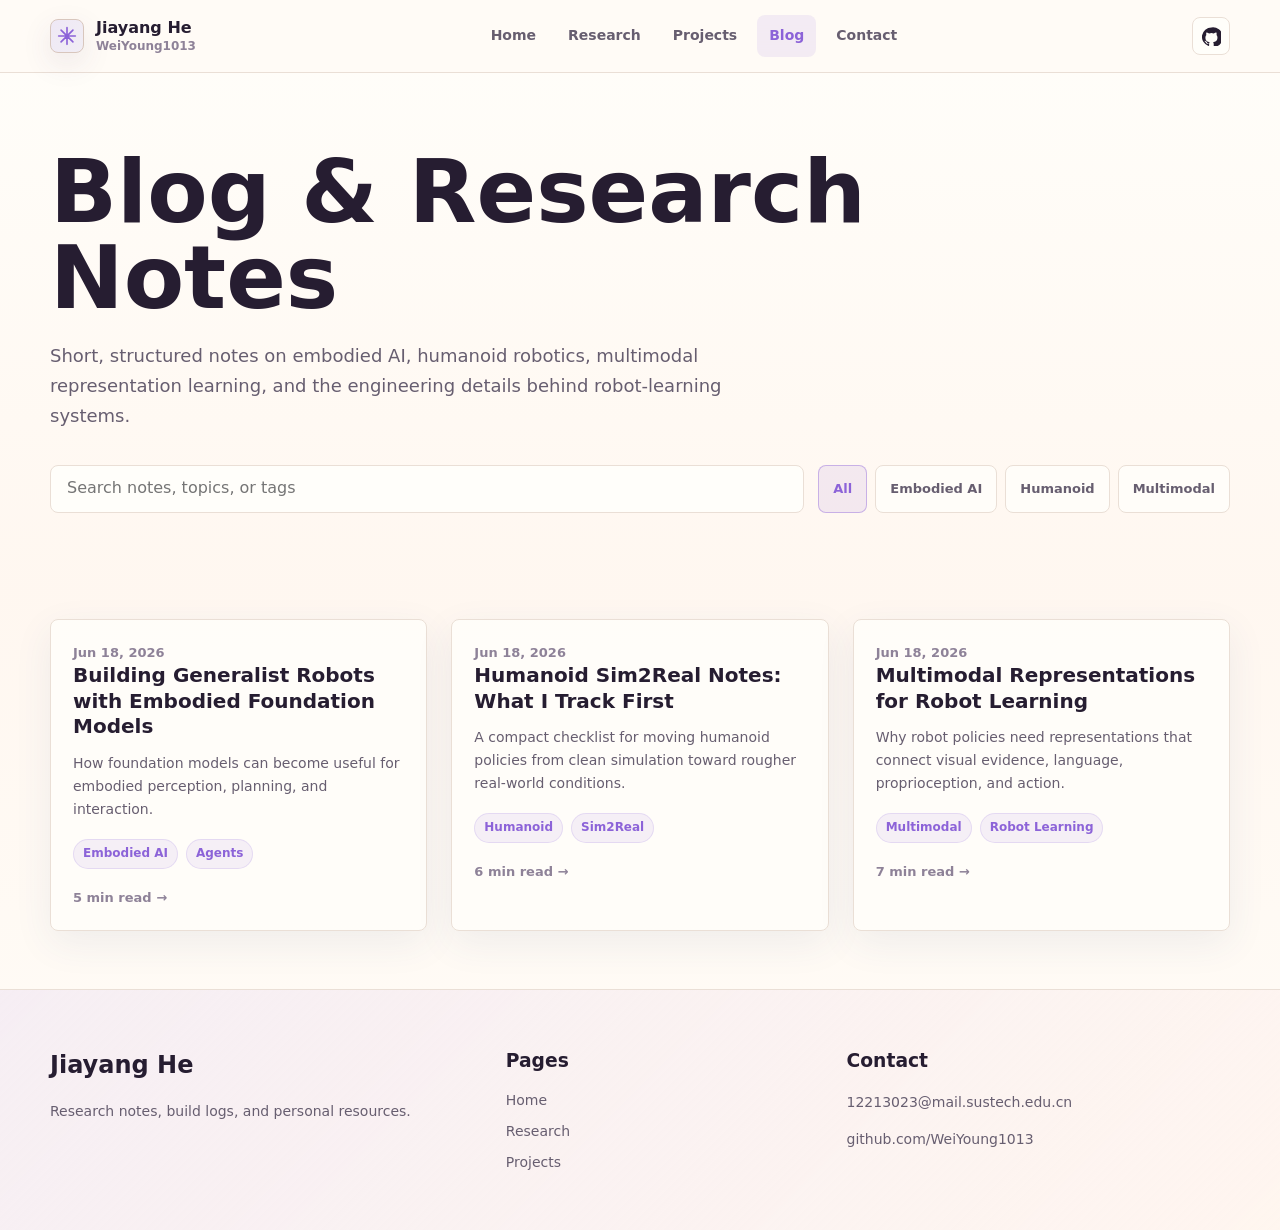
==== blog.html @ 15253b28 "Add personal homepage and blog" ====
<!doctype html>
<html lang="en">
  <head>
    <meta charset="utf-8" />
    <meta name="viewport" content="width=device-width, initial-scale=1" />
    <meta name="description" content="Research notes and project logs by Jiayang He on embodied AI, humanoid robotics, multimodal learning, and robot learning." />
    <title>Blog | Jiayang He</title>
    <link rel="stylesheet" href="assets/site.css" />
  </head>
  <body>
    <div class="page">
      <header class="site-header">
        <nav class="nav" aria-label="Primary navigation">
          <a class="brand" href="index.html">
            <span class="brand-mark" aria-hidden="true">
              <svg width="20" height="20" viewBox="0 0 24 24" fill="none">
                <path d="M12 2v20M2 12h20M4.9 4.9l14.2 14.2M19.1 4.9 4.9 19.1" stroke="currentColor" stroke-width="2" stroke-linecap="round" />
              </svg>
            </span>
            <span>Jiayang He<small>WeiYoung1013</small></span>
          </a>
          <div class="nav-links">
            <a href="index.html">Home</a>
            <a href="index.html#research">Research</a>
            <a href="index.html#projects">Projects</a>
            <a href="blog.html" aria-current="page">Blog</a>
            <a href="index.html#contact">Contact</a>
          </div>
          <div class="nav-actions">
            <a class="icon-link" href="https://github.com/WeiYoung1013" aria-label="GitHub profile">
              <svg width="19" height="19" viewBox="0 0 24 24" fill="currentColor">
                <path d="M12 .5A12 12 0 0 0 8.2 23.9c.6.1.8-.3.8-.6v-2c-3.3.7-4-1.4-4-1.4-.5-1.3-1.3-1.7-1.3-1.7-1-.7.1-.7.1-.7 1.2.1 1.8 1.2 1.8 1.2 1 .1.6 2.8 3.4 2 .1-.7.4-1.2.7-1.5-2.6-.3-5.4-1.3-5.4-5.9 0-1.3.5-2.4 1.2-3.2-.1-.3-.5-1.6.1-3.2 0 0 1-.3 3.3 1.2a11.4 11.4 0 0 1 6 0C17.2 6.6 18.2 7 18.2 7c.6 1.6.2 2.9.1 3.2.8.8 1.2 1.9 1.2 3.2 0 4.6-2.8 5.6-5.5 5.9.4.4.8 1.1.8 2.2v3.2c0 .3.2.7.8.6A12 12 0 0 0 12 .5Z" />
              </svg>
            </a>
          </div>
        </nav>
      </header>

      <main>
        <section class="blog-hero">
          <div class="container">
            <h1>Blog & Research Notes</h1>
            <p>Short, structured notes on embodied AI, humanoid robotics, multimodal representation learning, and the engineering details behind robot-learning systems.</p>
            <div class="blog-tools">
              <input class="search" type="search" placeholder="Search notes, topics, or tags" data-blog-search aria-label="Search blog posts" />
              <div class="filters" aria-label="Blog categories">
                <button class="filter is-active" type="button" data-filter="all">All</button>
                <button class="filter" type="button" data-filter="embodied-ai">Embodied AI</button>
                <button class="filter" type="button" data-filter="humanoid">Humanoid</button>
                <button class="filter" type="button" data-filter="multimodal">Multimodal</button>
              </div>
            </div>
          </div>
        </section>

        <section class="section tight">
          <div class="container">
            <div class="post-grid">
              <article class="card article-card" data-post-card data-category="embodied-ai">
                <div class="card-body">
                  <div class="article-top">
                    <div>
                      <div class="date">Jun 18, 2026</div>
                      <h3><a href="posts/embodied-ai-generalist-robots.html">Building Generalist Robots with Embodied Foundation Models</a></h3>
                      <p>How foundation models can become useful for embodied perception, planning, and interaction.</p>
                    </div>
                  </div>
                  <div class="tags"><span class="tag">Embodied AI</span><span class="tag">Agents</span></div>
                  <div class="read-meta">5 min read →</div>
                </div>
              </article>
              <article class="card article-card" data-post-card data-category="humanoid">
                <div class="card-body">
                  <div class="article-top">
                    <div>
                      <div class="date">Jun 18, 2026</div>
                      <h3><a href="posts/humanoid-sim2real-notes.html">Humanoid Sim2Real Notes: What I Track First</a></h3>
                      <p>A compact checklist for moving humanoid policies from clean simulation toward rougher real-world conditions.</p>
                    </div>
                  </div>
                  <div class="tags"><span class="tag">Humanoid</span><span class="tag">Sim2Real</span></div>
                  <div class="read-meta">6 min read →</div>
                </div>
              </article>
              <article class="card article-card" data-post-card data-category="multimodal">
                <div class="card-body">
                  <div class="article-top">
                    <div>
                      <div class="date">Jun 18, 2026</div>
                      <h3><a href="posts/multimodal-robot-learning.html">Multimodal Representations for Robot Learning</a></h3>
                      <p>Why robot policies need representations that connect visual evidence, language, proprioception, and action.</p>
                    </div>
                  </div>
                  <div class="tags"><span class="tag">Multimodal</span><span class="tag">Robot Learning</span></div>
                  <div class="read-meta">7 min read →</div>
                </div>
              </article>
            </div>
            <div class="empty-state" data-empty-state>No posts match this filter.</div>
          </div>
        </section>
      </main>

      <footer class="footer">
        <div class="container footer-grid">
          <div>
            <h2>Jiayang He</h2>
            <p>Research notes, build logs, and personal resources.</p>
          </div>
          <div>
            <h3>Pages</h3>
            <div class="footer-links">
              <a href="index.html">Home</a>
              <a href="index.html#research">Research</a>
              <a href="index.html#projects">Projects</a>
            </div>
          </div>
          <div>
            <h3>Contact</h3>
            <p><a href="mailto:12213023@mail.sustech.edu.cn">12213023@mail.sustech.edu.cn</a></p>
            <p><a href="https://github.com/WeiYoung1013">github.com/WeiYoung1013</a></p>
          </div>
        </div>
      </footer>
    </div>
    <script src="assets/site.js"></script>
  </body>
</html>
---- assets/site.css ----
:root {
  color-scheme: light;
  --bg: #fffaf6;
  --bg-strong: #fff4ed;
  --surface: rgba(255, 254, 250, 0.9);
  --surface-solid: #fffefa;
  --text: #261d31;
  --muted: #675e70;
  --subtle: #8e8298;
  --line: #eadfd6;
  --line-strong: #d8c6bd;
  --accent: #8c63d8;
  --accent-2: #c9baff;
  --accent-3: #ded7ec;
  --shadow: 0 20px 56px rgba(82, 62, 104, 0.13);
  --soft-shadow: 0 10px 30px rgba(82, 62, 104, 0.1);
  --radius: 8px;
  --max: 1180px;
}

* {
  box-sizing: border-box;
}

html {
  scroll-behavior: smooth;
}

body {
  margin: 0;
  background:
    linear-gradient(180deg, rgba(255, 254, 250, 0.96), rgba(255, 246, 238, 0.72) 48%, rgba(255, 253, 248, 0.92) 100%),
    var(--bg);
  color: var(--text);
  font-family: Inter, ui-sans-serif, system-ui, -apple-system, BlinkMacSystemFont, "Segoe UI", sans-serif;
  font-size: 16px;
  line-height: 1.65;
  min-width: 320px;
}

img,
svg {
  display: block;
}

a {
  color: inherit;
  text-decoration: none;
}

button,
input {
  font: inherit;
}

::selection {
  background: rgba(140, 99, 216, 0.18);
}

.page {
  overflow: hidden;
}

.site-header {
  position: sticky;
  top: 0;
  z-index: 20;
  border-bottom: 1px solid var(--line);
  background: rgba(255, 250, 246, 0.82);
  backdrop-filter: blur(18px);
}

.nav {
  width: min(var(--max), calc(100% - 40px));
  min-height: 72px;
  margin: 0 auto;
  display: flex;
  align-items: center;
  justify-content: space-between;
  gap: 24px;
}

.brand {
  display: inline-flex;
  align-items: center;
  gap: 12px;
  font-weight: 800;
  line-height: 1.1;
  white-space: nowrap;
}

.brand-mark {
  width: 34px;
  height: 34px;
  border: 1px solid var(--line-strong);
  border-radius: var(--radius);
  background:
    linear-gradient(135deg, rgba(140, 99, 216, 0.14), rgba(222, 215, 236, 0.42)),
    var(--surface-solid);
  color: var(--accent);
  display: grid;
  place-items: center;
  box-shadow: var(--soft-shadow);
}

.brand small {
  display: block;
  margin-top: 3px;
  color: var(--subtle);
  font-size: 12px;
  font-weight: 600;
}

.nav-links {
  display: flex;
  align-items: center;
  justify-content: center;
  gap: 8px;
  flex: 1;
}

.nav-links a {
  border-radius: var(--radius);
  color: var(--muted);
  font-size: 14px;
  font-weight: 700;
  padding: 9px 12px;
  transition: background 160ms ease, color 160ms ease;
}

.nav-links a:hover,
.nav-links a[aria-current="page"] {
  background: rgba(140, 99, 216, 0.1);
  color: var(--accent);
}

.nav-actions {
  display: flex;
  align-items: center;
  gap: 10px;
}

.icon-link {
  width: 38px;
  height: 38px;
  border: 1px solid var(--line);
  border-radius: var(--radius);
  background: var(--surface);
  color: var(--text);
  display: grid;
  place-items: center;
  cursor: pointer;
  transition: transform 160ms ease, border-color 160ms ease, color 160ms ease;
}

.icon-link:hover {
  transform: translateY(-1px);
  border-color: var(--accent-3);
  color: var(--accent);
}

.section {
  position: relative;
  padding: 82px 0;
}

.section.tight {
  padding: 58px 0;
}

.section.band {
  border-block: 1px solid var(--line);
  background:
    linear-gradient(180deg, rgba(255, 244, 237, 0.7), rgba(255, 254, 250, 0.82));
}

.container {
  width: min(var(--max), calc(100% - 40px));
  margin: 0 auto;
}

.hero {
  min-height: calc(100vh - 72px);
  display: grid;
  align-items: center;
  padding: 58px 0 70px;
}

.hero-grid {
  display: grid;
  grid-template-columns: minmax(0, 1fr) minmax(360px, 470px);
  gap: 56px;
  align-items: center;
}

.hero h1 {
  margin: 0;
  color: var(--text);
  font-size: clamp(54px, 8vw, 104px);
  line-height: 0.96;
  letter-spacing: 0;
}

.hero h1 span {
  color: var(--accent);
}

.hero-lede {
  max-width: 690px;
  margin: 24px 0 0;
  color: var(--muted);
  font-size: clamp(18px, 2.2vw, 23px);
  line-height: 1.55;
}

.hero-copy {
  max-width: 640px;
  margin: 22px 0 0;
  color: var(--muted);
}

.hero-actions,
.post-actions {
  display: flex;
  flex-wrap: wrap;
  gap: 12px;
  margin-top: 32px;
}

.button {
  min-height: 46px;
  border: 1px solid transparent;
  border-radius: var(--radius);
  display: inline-flex;
  align-items: center;
  justify-content: center;
  gap: 10px;
  padding: 0 18px;
  font-size: 14px;
  font-weight: 800;
  transition: transform 160ms ease, box-shadow 160ms ease, border-color 160ms ease, background 160ms ease;
}

.button.primary {
  background: linear-gradient(135deg, var(--accent), #b99df0);
  color: #ffffff;
  box-shadow: 0 14px 28px rgba(140, 99, 216, 0.23);
}

.button.secondary {
  border-color: var(--line-strong);
  background: var(--surface);
  color: var(--text);
}

.button:hover {
  transform: translateY(-2px);
}

.meta-row {
  display: flex;
  flex-wrap: wrap;
  gap: 14px;
  margin-top: 28px;
  color: var(--subtle);
  font-size: 14px;
  font-weight: 700;
}

.meta-row span {
  display: inline-flex;
  align-items: center;
  gap: 8px;
}

.wallpaper-stage {
  position: relative;
  transform-style: preserve-3d;
  perspective: 900px;
}

.wallpaper-frame {
  position: relative;
  border: 1px solid var(--line-strong);
  border-radius: var(--radius);
  background: linear-gradient(180deg, #ffffff, #fbf6f1);
  box-shadow: var(--shadow);
  padding: 10px;
  transform: rotateX(var(--tilt-y, 0deg)) rotateY(var(--tilt-x, 0deg));
  transition: transform 160ms ease;
}

.wallpaper-frame::before {
  content: "";
  position: absolute;
  inset: -14px;
  z-index: -1;
  border: 1px solid rgba(140, 99, 216, 0.2);
  border-radius: var(--radius);
  transform: translate(10px, 10px);
}

.wallpaper-frame img {
  width: 100%;
  aspect-ratio: 1 / 1;
  object-fit: cover;
  border-radius: 6px;
}

.section-head {
  display: flex;
  align-items: end;
  justify-content: space-between;
  gap: 24px;
  margin-bottom: 32px;
}

.section-title {
  max-width: 760px;
}

.section-title h2 {
  margin: 0;
  font-size: clamp(32px, 4.5vw, 54px);
  line-height: 1.05;
  letter-spacing: 0;
}

.section-title p {
  margin: 14px 0 0;
  color: var(--muted);
  font-size: 17px;
}

.text-link {
  color: var(--accent);
  display: inline-flex;
  align-items: center;
  gap: 8px;
  font-size: 14px;
  font-weight: 800;
  white-space: nowrap;
}

.focus-grid {
  display: grid;
  grid-template-columns: repeat(4, minmax(0, 1fr));
  gap: 1px;
  border: 1px solid var(--line);
  border-radius: var(--radius);
  background: var(--line);
  overflow: hidden;
}

.focus-item {
  min-height: 220px;
  background: var(--surface-solid);
  padding: 28px;
}

.focus-item svg {
  color: var(--accent);
  margin-bottom: 22px;
}

.focus-item h3 {
  margin: 0;
  font-size: 18px;
  line-height: 1.3;
}

.focus-item p {
  color: var(--muted);
  margin: 10px 0 0;
  font-size: 14px;
}

.split {
  display: grid;
  grid-template-columns: 0.92fr 1.08fr;
  gap: 44px;
  align-items: center;
}

.cards {
  display: grid;
  grid-template-columns: repeat(3, minmax(0, 1fr));
  gap: 24px;
}

.card {
  border: 1px solid var(--line);
  border-radius: var(--radius);
  background: var(--surface);
  box-shadow: 0 12px 38px rgba(52, 79, 128, 0.08);
  overflow: hidden;
}

.card-body {
  padding: 22px;
}

.card h3 {
  margin: 0;
  font-size: 20px;
  line-height: 1.28;
}

.card p {
  color: var(--muted);
  margin: 12px 0 0;
  font-size: 14px;
}

.tags {
  display: flex;
  flex-wrap: wrap;
  gap: 8px;
  margin-top: 18px;
}

.tag {
  border: 1px solid rgba(140, 99, 216, 0.16);
  border-radius: 999px;
  background: rgba(140, 99, 216, 0.09);
  color: var(--accent);
  font-size: 12px;
  font-weight: 800;
  padding: 4px 9px;
}

.article-card {
  min-height: 100%;
  display: flex;
  flex-direction: column;
}

.article-top {
  display: flex;
  gap: 18px;
  align-items: start;
}

.date {
  color: var(--subtle);
  font-size: 13px;
  font-weight: 800;
}

.read-meta {
  margin-top: auto;
  padding-top: 18px;
  color: var(--subtle);
  font-size: 13px;
  font-weight: 800;
}

.link-panel {
  display: grid;
  grid-template-columns: repeat(3, minmax(0, 1fr));
  gap: 12px;
}

.link-panel a {
  border: 1px solid var(--line);
  border-radius: var(--radius);
  background: var(--surface);
  color: var(--text);
  font-size: 14px;
  font-weight: 800;
  padding: 16px;
  transition: border-color 160ms ease, color 160ms ease;
}

.link-panel a:hover {
  border-color: var(--accent-3);
  color: var(--accent);
}

.footer {
  border-top: 1px solid var(--line);
  background:
    linear-gradient(135deg, rgba(140, 99, 216, 0.08), rgba(255, 244, 237, 0.72)),
    var(--bg);
  padding: 56px 0;
}

.footer-grid {
  display: grid;
  grid-template-columns: 1.1fr 0.8fr 1fr;
  gap: 34px;
}

.footer h2,
.footer h3 {
  margin: 0 0 12px;
}

.footer p,
.footer a {
  color: var(--muted);
  font-size: 14px;
}

.footer-links {
  display: grid;
  gap: 8px;
}

.social-row {
  display: flex;
  gap: 10px;
  margin-top: 18px;
}

.blog-hero {
  padding: 76px 0 48px;
}

.blog-hero h1,
.post-hero h1 {
  margin: 0;
  max-width: 920px;
  font-size: clamp(44px, 7vw, 88px);
  line-height: 0.98;
}

.blog-hero p,
.post-hero p {
  max-width: 720px;
  color: var(--muted);
  font-size: 18px;
  margin: 20px 0 0;
}

.blog-tools {
  display: grid;
  grid-template-columns: minmax(220px, 1fr) auto;
  gap: 14px;
  margin-top: 34px;
}

.search {
  min-height: 48px;
  width: 100%;
  border: 1px solid var(--line);
  border-radius: var(--radius);
  background: var(--surface-solid);
  color: var(--text);
  padding: 0 16px;
  outline: none;
}

.search:focus {
  border-color: var(--accent-3);
  box-shadow: 0 0 0 4px rgba(140, 99, 216, 0.1);
}

.filters {
  display: flex;
  flex-wrap: wrap;
  gap: 8px;
}

.filter {
  min-height: 48px;
  border: 1px solid var(--line);
  border-radius: var(--radius);
  background: var(--surface);
  color: var(--muted);
  cursor: pointer;
  font-size: 13px;
  font-weight: 800;
  padding: 0 14px;
}

.filter.is-active {
  border-color: rgba(140, 99, 216, 0.42);
  background: rgba(140, 99, 216, 0.1);
  color: var(--accent);
}

.post-grid {
  display: grid;
  grid-template-columns: repeat(3, minmax(0, 1fr));
  gap: 24px;
}

.post-hero {
  padding: 76px 0 32px;
}

.post-shell {
  display: grid;
  grid-template-columns: minmax(0, 760px) 280px;
  gap: 52px;
  align-items: start;
}

.prose {
  border: 1px solid var(--line);
  border-radius: var(--radius);
  background: var(--surface);
  box-shadow: 0 12px 38px rgba(52, 79, 128, 0.08);
  padding: clamp(24px, 4vw, 44px);
}

.prose h2 {
  margin: 36px 0 12px;
  font-size: 28px;
  line-height: 1.2;
}

.prose h2:first-child {
  margin-top: 0;
}

.prose p,
.prose li {
  color: var(--muted);
}

.prose ul {
  padding-left: 20px;
}

.prose blockquote {
  margin: 28px 0;
  border-left: 3px solid var(--accent);
  padding-left: 18px;
  color: var(--muted);
}

.prose code {
  border: 1px solid var(--line);
  border-radius: 6px;
  background: rgba(140, 99, 216, 0.08);
  color: var(--accent);
  padding: 2px 5px;
  font-family: ui-monospace, SFMono-Regular, Menlo, Monaco, Consolas, monospace;
  font-size: 0.9em;
}

.post-aside {
  position: sticky;
  top: 102px;
  border: 1px solid var(--line);
  border-radius: var(--radius);
  background: var(--surface);
  padding: 18px;
}

.post-aside a,
.post-aside span {
  display: block;
  color: var(--muted);
  font-size: 14px;
  font-weight: 700;
  margin-top: 8px;
}

.empty-state {
  display: none;
  border: 1px dashed var(--line-strong);
  border-radius: var(--radius);
  color: var(--muted);
  padding: 28px;
  text-align: center;
}

.empty-state.is-visible {
  display: block;
}

@media (max-width: 980px) {
  .nav {
    min-height: auto;
    padding: 14px 0;
    align-items: start;
  }

  .nav-links {
    order: 3;
    flex-basis: 100%;
    justify-content: flex-start;
    overflow-x: auto;
    padding-bottom: 2px;
  }

  .nav {
    flex-wrap: wrap;
  }

  .hero-grid,
  .split,
  .footer-grid,
  .post-shell {
    grid-template-columns: 1fr;
  }

  .hero {
    min-height: 0;
  }

  .focus-grid,
  .cards,
  .post-grid {
    grid-template-columns: repeat(2, minmax(0, 1fr));
  }

  .post-aside {
    position: static;
  }
}

@media (max-width: 680px) {
  .container,
  .nav {
    width: min(var(--max), calc(100% - 28px));
  }

  .section {
    padding: 58px 0;
  }

  .hero {
    padding-top: 36px;
  }

  .hero-grid {
    gap: 34px;
  }

  .hero h1 {
    font-size: clamp(48px, 18vw, 72px);
  }

  .hero-lede,
  .blog-hero p,
  .post-hero p {
    font-size: 16px;
  }

  .section-head,
  .blog-tools {
    align-items: start;
    grid-template-columns: 1fr;
  }

  .section-head {
    flex-direction: column;
  }

  .focus-grid,
  .cards,
  .post-grid,
  .link-panel {
    grid-template-columns: 1fr;
  }

  .article-top {
    flex-direction: column;
  }

  .nav-actions .icon-link {
    display: none;
  }
}

@media (prefers-reduced-motion: reduce) {
  *,
  *::before,
  *::after {
    scroll-behavior: auto !important;
    transition: none !important;
    animation: none !important;
  }
}
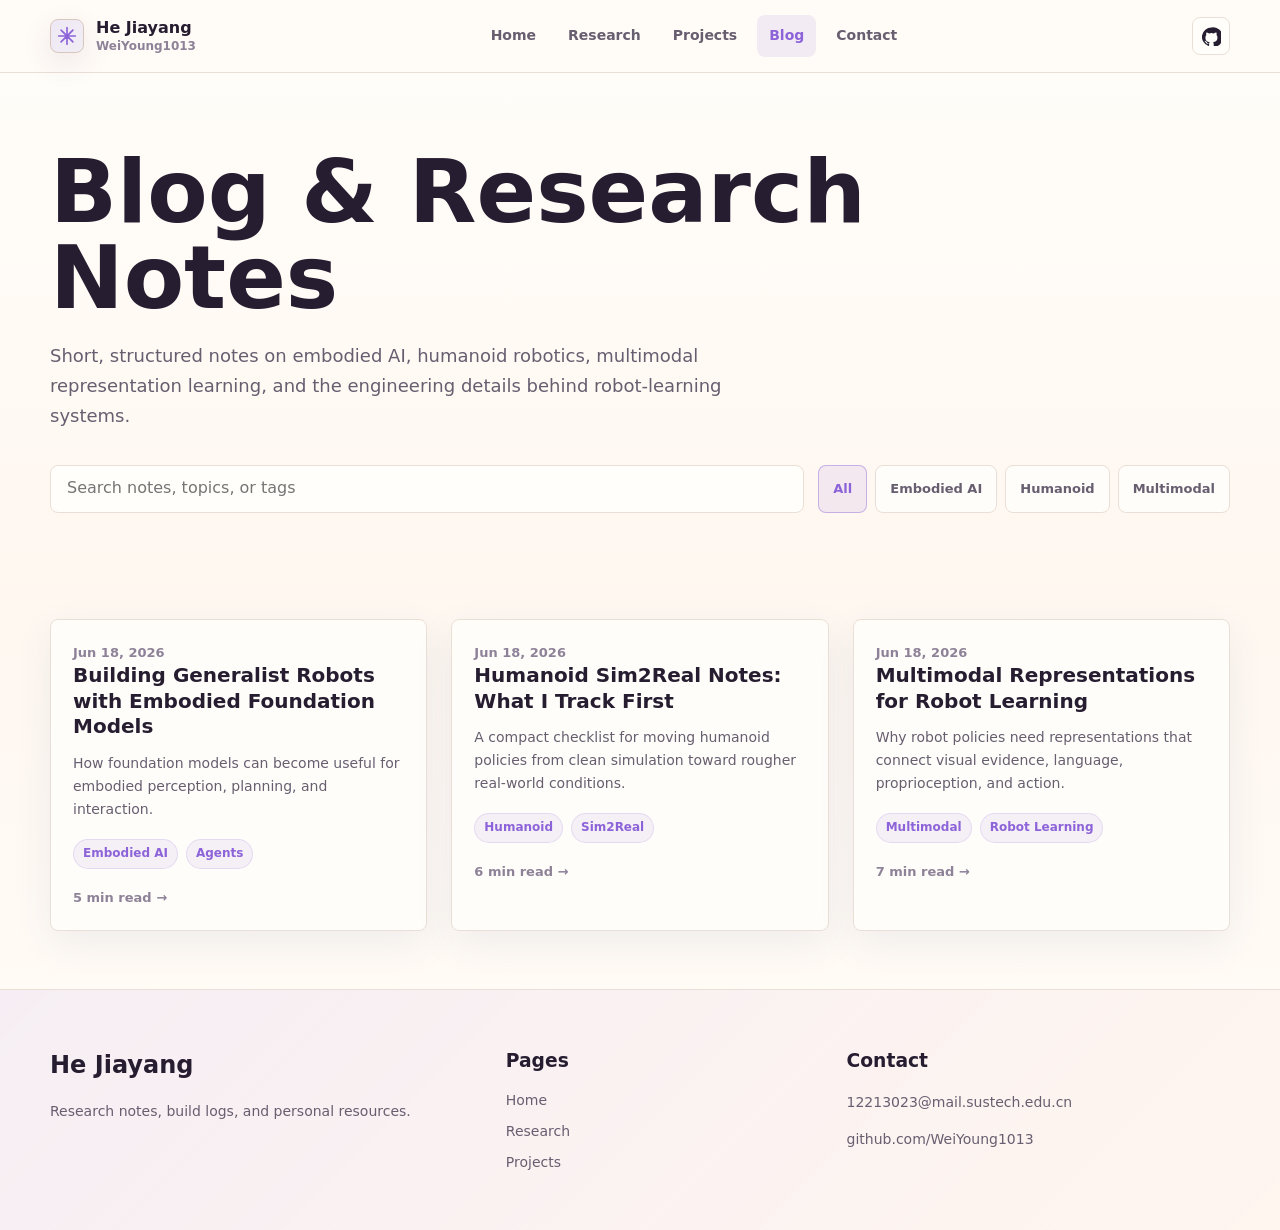
==== commit 25e0b03c: "Use He Jiayang name order on site" ====
--- a/blog.html
+++ b/blog.html
@@ -3,8 +3,8 @@
   <head>
     <meta charset="utf-8" />
     <meta name="viewport" content="width=device-width, initial-scale=1" />
-    <meta name="description" content="Research notes and project logs by Jiayang He on embodied AI, humanoid robotics, multimodal learning, and robot learning." />
-    <title>Blog | Jiayang He</title>
+    <meta name="description" content="Research notes and project logs by He Jiayang on embodied AI, humanoid robotics, multimodal learning, and robot learning." />
+    <title>Blog | He Jiayang</title>
     <link rel="stylesheet" href="assets/site.css" />
   </head>
   <body>
@@ -17,7 +17,7 @@
                 <path d="M12 2v20M2 12h20M4.9 4.9l14.2 14.2M19.1 4.9 4.9 19.1" stroke="currentColor" stroke-width="2" stroke-linecap="round" />
               </svg>
             </span>
-            <span>Jiayang He<small>WeiYoung1013</small></span>
+            <span>He Jiayang<small>WeiYoung1013</small></span>
           </a>
           <div class="nav-links">
             <a href="index.html">Home</a>
@@ -104,7 +104,7 @@
       <footer class="footer">
         <div class="container footer-grid">
           <div>
-            <h2>Jiayang He</h2>
+            <h2>He Jiayang</h2>
             <p>Research notes, build logs, and personal resources.</p>
           </div>
           <div>
